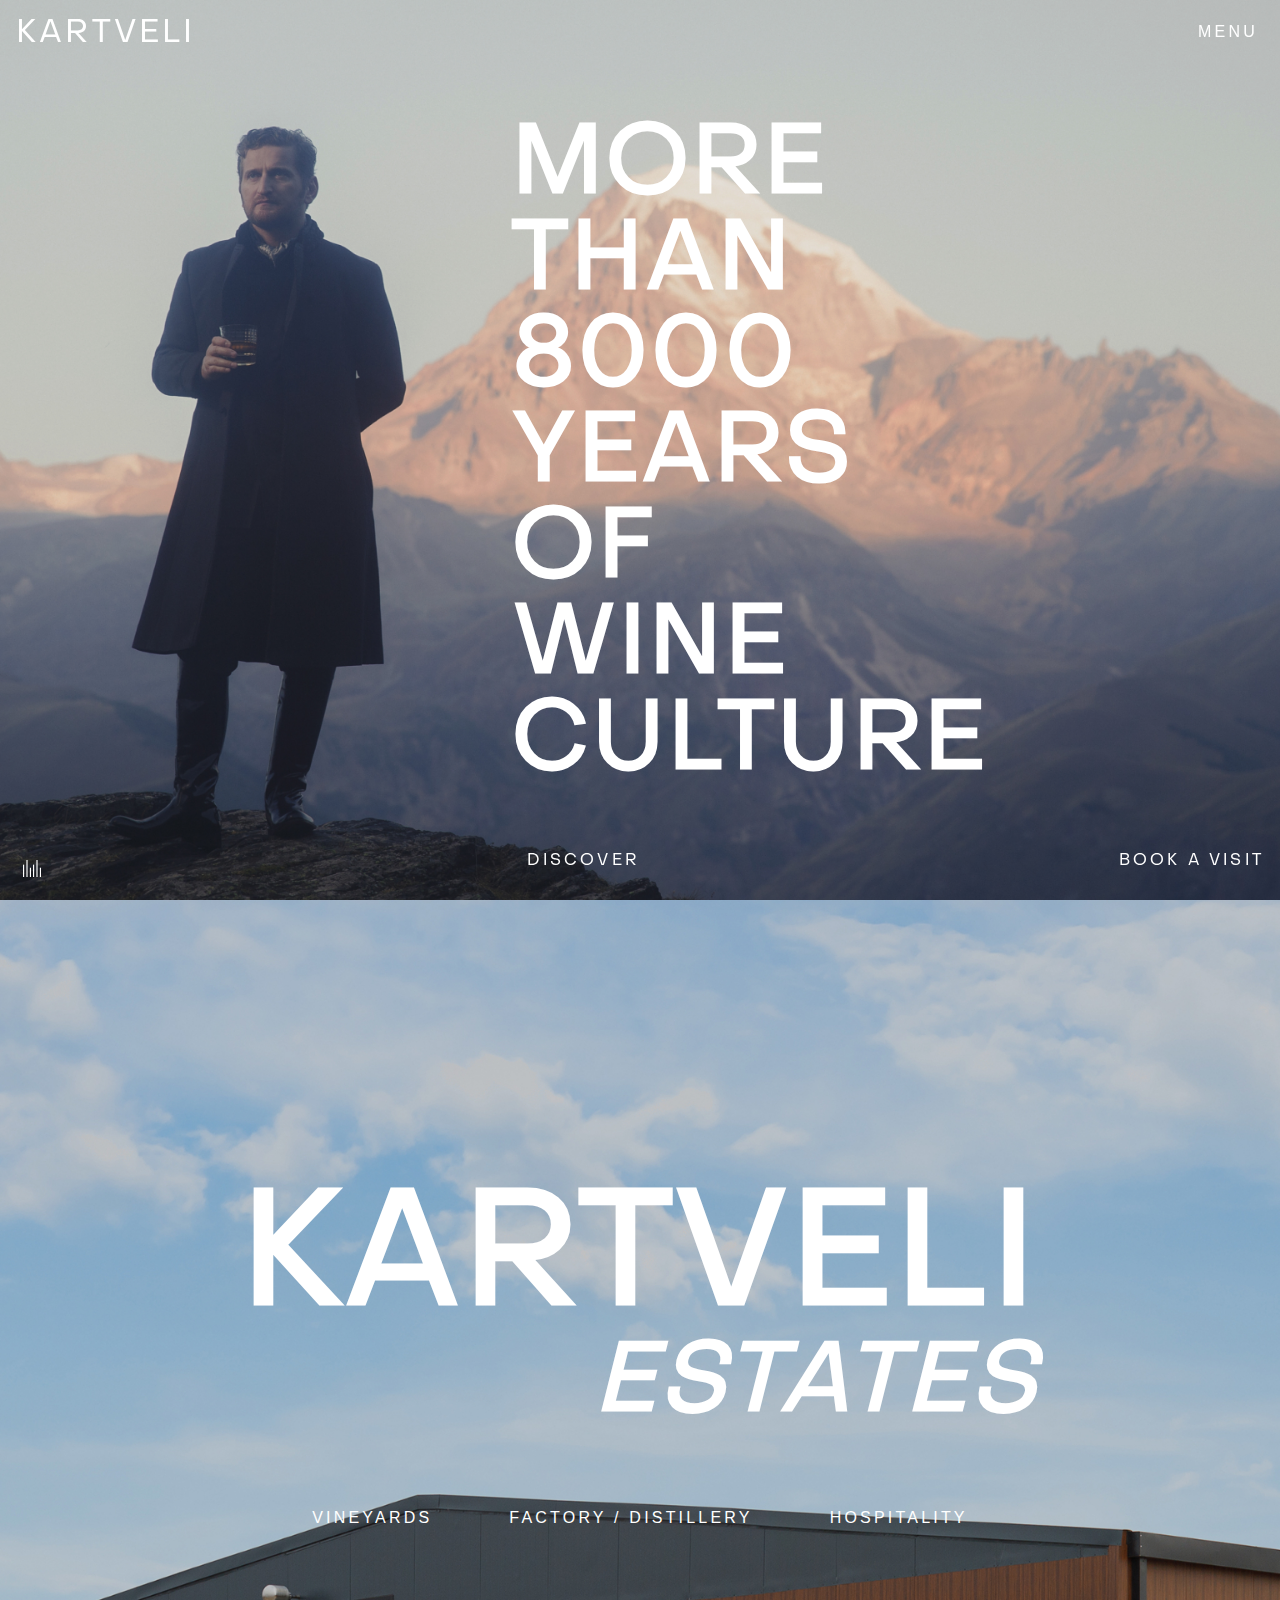
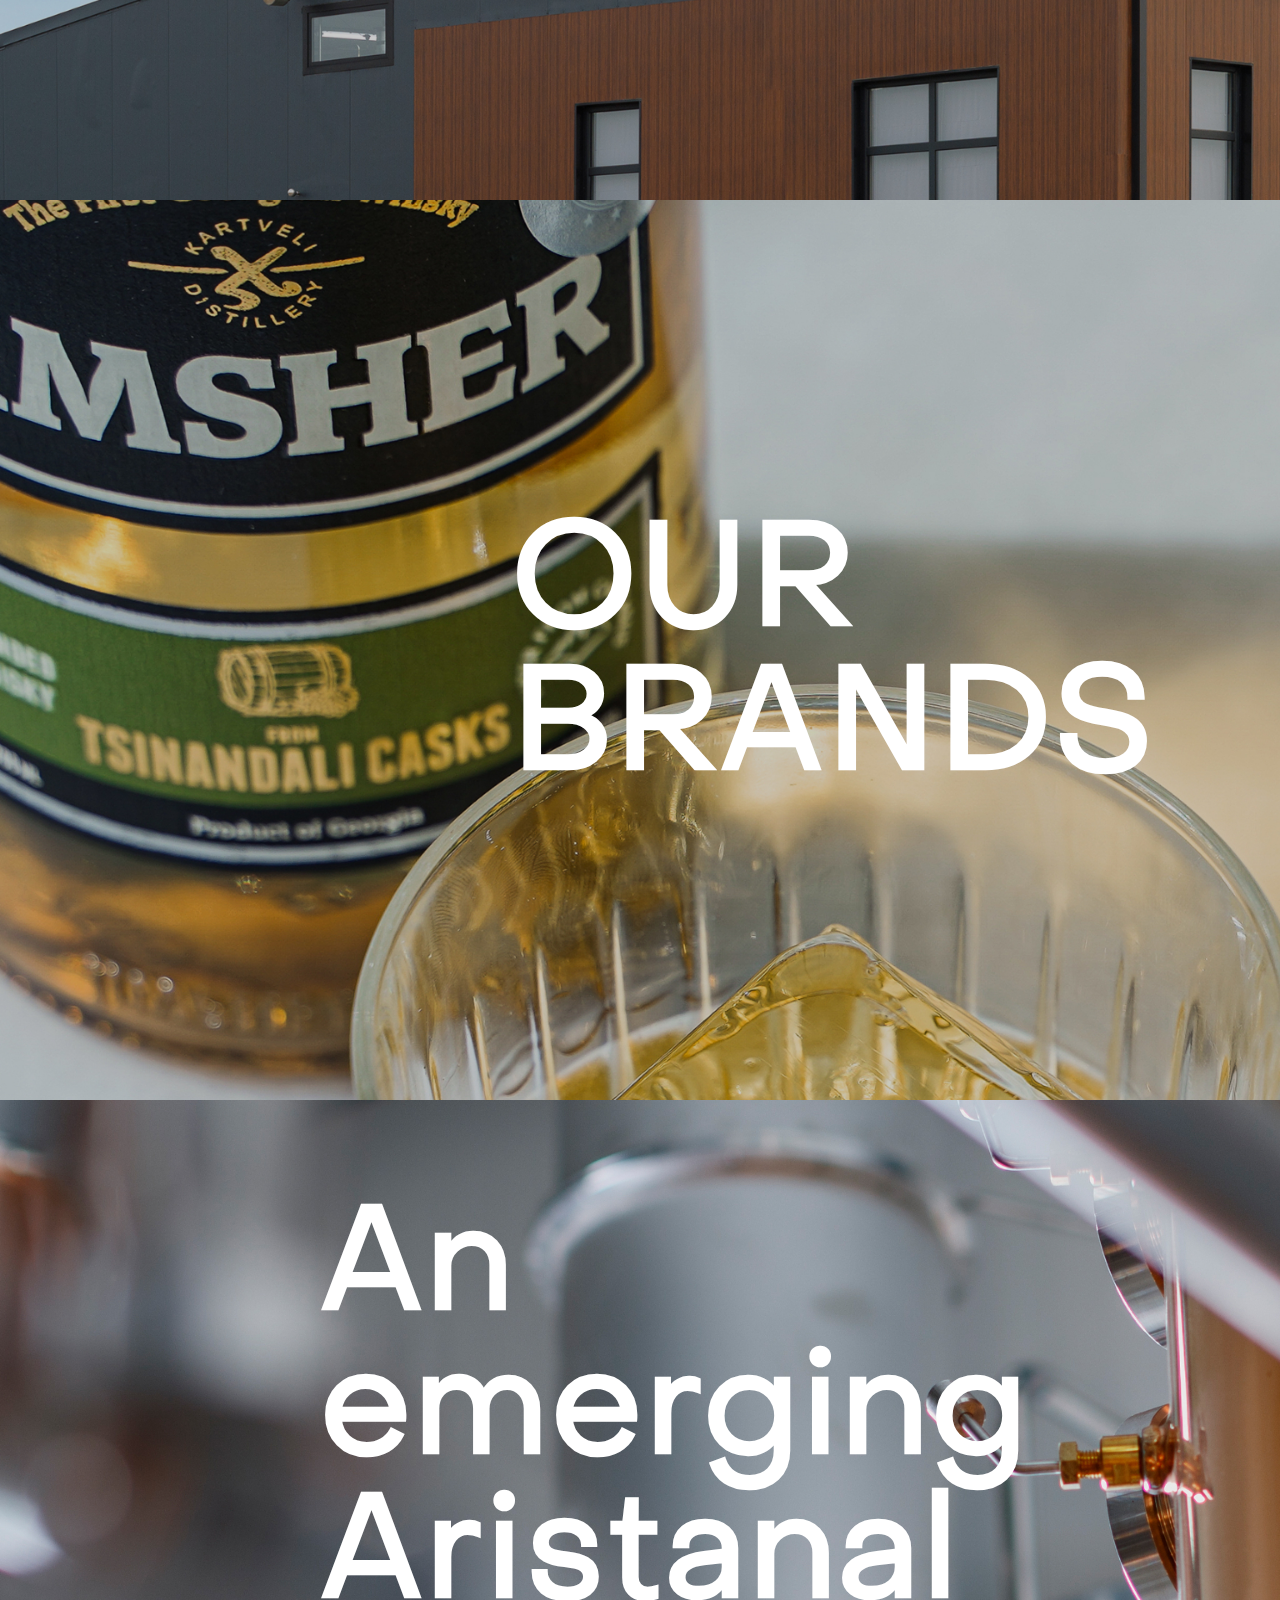
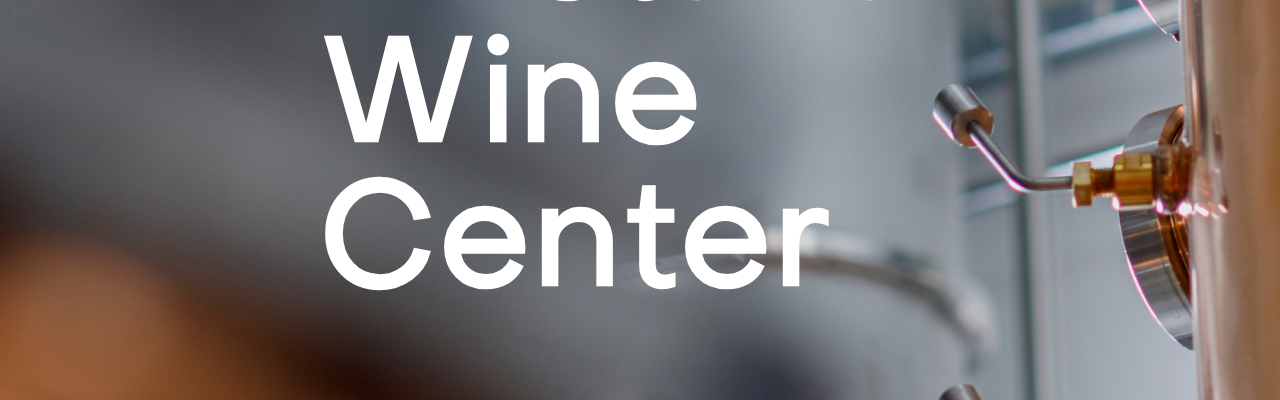
==== index.html @ 1bd64505 "Setup" ====
<!DOCTYPE html>
<html lang="en">
  <head>
    <meta charset="UTF-8" />
    <meta http-equiv="X-UA-Compatible" content="IE=edge" />
    <meta name="viewport" content="width=device-width, initial-scale=1.0" />
    <link rel="stylesheet" href="./css/main.css" />
    <title>Document</title>
  </head>
  <body>
    <header>
      <div class="line">
        <h1>KARTVELI</h1>
        <button id="nav">MENU</button>
      </div>
      <nav id="navbar">
        <ul>
          <li class="empty-li"></li>
          <li class="empty-li"></li>
          <li class="empty-li"></li>
          <li class="empty-li"></li>
          <li class="empty-li"></li>
          <li class="empty-li"></li>
          <li><a href="#">HOME</a></li>
          <li><a href="#">BLOG</a></li>
          <li><a href="#">HISTORY</a></li>
          <li><a href="#">STRATEGY</a></li>
          <li><a href="#">OUR BRANDS</a></li>
          <li><a href="#">ESTATE</a></li>
        </ul>
        <div class="flex space-between nav-bottom align-center">
          <div class="flex align-center">
            <img src="./assets/images/instagram.svg" />
            <img src="./assets/images/twitter.svg" />
            <img src="./assets/images/facebook.svg" />
            <a href="#" class="pl-2">CONTACT</a>
          </div>
          <div>
            <a href="#">EN</a>
            <a href="#">GE</a>
          </div>
        </div>
      </nav>
    </header>

    <section class="section-1">
      <p>More than 8000 Years of Wine Culture</p>
    </section>
    <section class="section-2">
      <div class="center-box">
        <p class="main-header">KARTVELI</p>
        <p class="italic-comment">Estates</p>
        <div class="flex space-evenly pt-5 mob-but">
          <button class="primary-button">VINEYARDS</button>
          <button class="primary-button">FACTORY / DISTILLERY</button>
          <button class="primary-button">HOSPITALITY</button>
        </div>
      </div>
    </section>

    <section class="section-3">
      <div class="center-box">
        <p class="main-header">OUR BRANDS</p>
      </div>
    </section>
    <section class="section-4">
      <div class="center-box">
        <p class="main-header">An emerging Aristanal Wine Center</p>
      </div>
    </section>
    <section class="sticky-bottom">
      <img src="./assets/images/sound.svg" />
      <p>DISCOVER</p>
      <p>BOOK A VISIT</p>
    </section>
  </body>
  <script
    src="https://cdnjs.cloudflare.com/ajax/libs/jquery/3.6.0/jquery.min.js"
    integrity="sha512-894YE6QWD5I59HgZOGReFYm4dnWc1Qt5NtvYSaNcOP+u1T9qYdvdihz0PPSiiqn/+/3e7Jo4EaG7TubfWGUrMQ=="
    crossorigin="anonymous"
    referrerpolicy="no-referrer"
  ></script>
  <script src="./js/index.js"></script>
</html>
---- css/main.css ----
/* http://meyerweb.com/eric/tools/css/reset/ 
   v2.0 | 20110126
   License: none (public domain)
*/
html,
body,
div,
span,
applet,
object,
iframe,
h1,
h2,
h3,
h4,
h5,
h6,
p,
blockquote,
pre,
a,
abbr,
acronym,
address,
big,
cite,
code,
del,
dfn,
em,
img,
ins,
kbd,
q,
s,
samp,
small,
strike,
strong,
sub,
sup,
tt,
var,
b,
u,
i,
center,
dl,
dt,
dd,
ol,
ul,
li,
fieldset,
form,
label,
legend,
table,
caption,
tbody,
tfoot,
thead,
tr,
th,
td,
article,
aside,
canvas,
details,
embed,
figure,
figcaption,
footer,
header,
hgroup,
menu,
nav,
output,
ruby,
section,
summary,
time,
mark,
audio,
video {
  margin: 0;
  padding: 0;
  border: 0;
  font-size: 100%;
  font: inherit;
  vertical-align: baseline;
}

/* HTML5 display-role reset for older browsers */
article,
aside,
details,
figcaption,
figure,
footer,
header,
hgroup,
menu,
nav,
section {
  display: block;
}

body {
  line-height: 1;
}

ol,
ul {
  list-style: none;
}

blockquote,
q {
  quotes: none;
}

blockquote:before, blockquote:after {
  content: "";
  content: none;
}

q:before, q:after {
  content: "";
  content: none;
}

table {
  border-collapse: collapse;
  border-spacing: 0;
}

@font-face {
  font-family: "Object Sans Heavy Slanted";
  src: url("../assets/fonts/PPObjectSans-HeavySlanted.otf");
}

@font-face {
  font-family: "Object Sans Slanted";
  src: url("../assets/fonts/PPObjectSans-Slanted.otf");
}

@font-face {
  font-family: "Object Sans";
  src: url("../assets/fonts/PPObjectSans-Regular.otf");
}

@font-face {
  font-family: "Object Sans Heavy";
  src: url("../assets/fonts/PPObjectSans-Heavy.otf");
}

* {
  -webkit-box-sizing: border-box;
          box-sizing: border-box;
  text-decoration: none;
  scroll-behavior: smooth;
}

::-webkit-scrollbar {
  width: 0;
  /* Remove scrollbar space */
  background: transparent;
  /* Optional: just make scrollbar invisible */
}

/* Optional: show position indicator in red */
::-webkit-scrollbar-thumb {
  background: #ff0000;
}

@media only screen and (max-width: 768px) {
  .empty-li {
    display: none;
  }
}

body {
  position: relative;
  font-family: "Object Sans";
  font-style: normal;
  font-weight: normal;
  letter-spacing: 0.2em;
  width: 100vw;
  overflow-x: hidden;
}

.fixed-position {
  position: fixed;
  width: 100vw;
  height: 100vh;
}

.flex {
  display: -webkit-box;
  display: -ms-flexbox;
  display: flex;
}

.space-evenly {
  -webkit-box-pack: space-evenly;
      -ms-flex-pack: space-evenly;
          justify-content: space-evenly;
}

.align-center {
  -webkit-box-align: center;
      -ms-flex-align: center;
          align-items: center;
}

.space-between {
  -webkit-box-pack: justify;
      -ms-flex-pack: justify;
          justify-content: space-between;
}

.pt-5 {
  padding-top: 5em;
}

.pl-2 {
  padding-left: 2em;
}

header {
  z-index: 5;
  position: fixed;
  top: 0;
  width: 100%;
}

header .line {
  position: absolute;
  width: 100%;
  padding: 1em;
  z-index: 5;
  display: -webkit-box;
  display: -ms-flexbox;
  display: flex;
  -webkit-box-pack: justify;
      -ms-flex-pack: justify;
          justify-content: space-between;
}

header .line h1 {
  font-size: 2em;
  color: #fff;
}

header button {
  font-size: 1em;
  letter-spacing: 0.2em;
  color: #fff;
  background: transparent;
  border: none;
  cursor: pointer;
}

header .close {
  z-index: 5;
}

header nav {
  display: none;
  padding: 0;
  margin: 0;
  position: fixed;
  height: 100vh;
  width: 100vw;
  background: #000;
  z-index: 4;
  position: relative;
}

@media only screen and (max-width: 768px) {
  header nav {
    height: -webkit-fill-available;
  }
}

header nav ul {
  -webkit-box-flex: 1;
      -ms-flex: 1;
          flex: 1;
  width: 100%;
  height: 100%;
  display: -ms-grid;
  display: grid;
  -ms-grid-columns: (1fr)[6];
      grid-template-columns: repeat(6, 1fr);
  -ms-grid-rows: 1fr 1fr;
      grid-template-rows: 1fr 1fr;
}

@media only screen and (max-width: 768px) {
  header nav ul {
    -ms-grid-columns: 1fr;
        grid-template-columns: 1fr;
    height: auto;
    -ms-flex-item-align: center;
        -ms-grid-row-align: center;
        align-self: center;
  }
}

header nav ul li {
  border-right: 1px solid rgba(255, 255, 255, 0.1);
  border-bottom: 1px solid rgba(255, 255, 255, 0.1);
  text-align: center;
  padding-top: 5em;
  font-size: 1.6em;
}

@media only screen and (max-width: 768px) {
  header nav ul li {
    border: none;
    text-align: left;
    padding-left: 1em;
    padding-top: 2em;
  }
}

header nav ul li a {
  color: rgba(255, 255, 255, 0.5);
  text-decoration: none;
}

header nav ul li a:hover {
  color: #fff;
}

header .nav-bottom {
  padding: 1em;
  position: absolute;
  bottom: 0;
  width: 100%;
}

header .nav-bottom a {
  font-size: 1em;
  letter-spacing: 0.2em;
  color: #fff;
  background: transparent;
  border: none;
}

.primary-button {
  font-size: 1em;
  letter-spacing: 0.2em;
  color: #fff;
  background: transparent;
  border: none;
  cursor: pointer;
}

.sticky-bottom {
  color: #fff;
  position: fixed;
  bottom: 0;
  width: 100%;
  display: -webkit-box;
  display: -ms-flexbox;
  display: flex;
  -webkit-box-pack: justify;
      -ms-flex-pack: justify;
          justify-content: space-between;
  padding: 1em;
  z-index: 1;
}

.loading {
  height: 100vh;
  background-color: #000;
  display: -webkit-box;
  display: -ms-flexbox;
  display: flex;
  -webkit-box-pack: center;
      -ms-flex-pack: center;
          justify-content: center;
  -webkit-box-align: center;
      -ms-flex-align: center;
          align-items: center;
}

.loading h1 {
  color: #fff;
  font-size: 2.5em;
  font-family: "Object Sans";
  font-style: normal;
  line-height: 2.5em;
  letter-spacing: 0.2em;
  font-weight: 200;
}

.section-1 {
  height: 100vh;
  width: 100vw;
  background-image: url("../assets/images/main-background.png");
  background-position: center;
  background-size: cover;
  display: -webkit-box;
  display: -ms-flexbox;
  display: flex;
  -webkit-box-align: center;
      -ms-flex-align: center;
          align-items: center;
  font-family: "Object Sans";
}

@media only screen and (max-width: 768px) {
  .section-1 {
    height: -webkit-fill-available;
    background-image: url("../assets/images/main-background-mobile.png");
  }
}

.section-1 p {
  width: 50vw;
  font-size: 6em;
  text-transform: uppercase;
  font-style: normal;
  font-weight: bold;
  color: #fff;
  padding-left: 40vw;
}

@media only screen and (max-width: 768px) {
  .section-1 p {
    width: 80%;
    padding-left: 0;
    font-size: 3em;
    margin: auto;
  }
}

.section-2 {
  height: 100vh;
  background-image: url("../assets/images/estates-background.png");
  background-position: center;
  background-size: cover;
  display: -webkit-box;
  display: -ms-flexbox;
  display: flex;
  -webkit-box-align: center;
      -ms-flex-align: center;
          align-items: center;
  -webkit-box-pack: center;
      -ms-flex-pack: center;
          justify-content: center;
  font-family: "Object Sans";
}

@media only screen and (max-width: 768px) {
  .section-2 {
    height: -webkit-fill-available;
    background-image: url("../assets/images/estates-background-mobile.png");
  }
}

.section-2 .center-box {
  -ms-flex-item-align: center;
      align-self: center;
  display: -webkit-box;
  display: -ms-flexbox;
  display: flex;
  -webkit-box-orient: vertical;
  -webkit-box-direction: normal;
      -ms-flex-direction: column;
          flex-direction: column;
}

.section-2 .center-box .main-header {
  font-size: 10em;
  text-transform: uppercase;
  font-style: normal;
  font-weight: bold;
  color: #fff;
}

@media only screen and (max-width: 768px) {
  .section-2 .center-box .main-header {
    font-size: 3em;
  }
}

.section-2 .center-box .italic-comment {
  font-size: 6em;
  text-transform: uppercase;
  font-style: italic;
  font-weight: bold;
  color: #fff;
  -ms-flex-item-align: end;
      align-self: flex-end;
}

@media only screen and (max-width: 768px) {
  .section-2 .center-box .italic-comment {
    font-size: 3em;
  }
}

@media only screen and (max-width: 768px) {
  .section-2 .center-box .mob-but {
    -webkit-box-orient: vertical;
    -webkit-box-direction: normal;
        -ms-flex-direction: column;
            flex-direction: column;
  }
  .section-2 .center-box .mob-but button {
    padding-top: 1em;
  }
}

.section-3 {
  height: 100vh;
  background-image: url("../assets/images/brands-background.png");
  background-position: center;
  background-size: cover;
  display: -webkit-box;
  display: -ms-flexbox;
  display: flex;
  -webkit-box-align: center;
      -ms-flex-align: center;
          align-items: center;
  -webkit-box-pack: center;
      -ms-flex-pack: center;
          justify-content: center;
  font-family: "Object Sans";
}

@media only screen and (max-width: 768px) {
  .section-3 {
    height: -webkit-fill-available;
    background-image: url("../assets/images/brands-background-mobile.png");
  }
}

.section-3 .center-box {
  -ms-flex-item-align: center;
      align-self: center;
  display: -webkit-box;
  display: -ms-flexbox;
  display: flex;
  -webkit-box-orient: vertical;
  -webkit-box-direction: normal;
      -ms-flex-direction: column;
          flex-direction: column;
  width: 20vw;
}

@media only screen and (max-width: 768px) {
  .section-3 .center-box {
    width: 80%;
  }
}

.section-3 .center-box .main-header {
  font-size: 9em;
  text-transform: uppercase;
  font-style: normal;
  font-weight: bold;
  color: #fff;
  word-spacing: 100vw;
}

@media only screen and (max-width: 768px) {
  .section-3 .center-box .main-header {
    font-size: 3em;
  }
}

.section-4 {
  height: 100vh;
  background-image: url("../assets/images/strategy-background.png");
  background-position: center;
  background-size: cover;
  display: -webkit-box;
  display: -ms-flexbox;
  display: flex;
  -webkit-box-align: center;
      -ms-flex-align: center;
          align-items: center;
  -webkit-box-pack: center;
      -ms-flex-pack: center;
          justify-content: center;
  font-family: "Object Sans";
}

@media only screen and (max-width: 768px) {
  .section-4 {
    height: -webkit-fill-available;
    background-image: url("../assets/images/strategy-background-mobile.png");
  }
}

.section-4 .center-box {
  -ms-flex-item-align: center;
      align-self: center;
  display: -webkit-box;
  display: -ms-flexbox;
  display: flex;
  -webkit-box-orient: vertical;
  -webkit-box-direction: normal;
      -ms-flex-direction: column;
          flex-direction: column;
  width: 50vw;
}

@media only screen and (max-width: 768px) {
  .section-4 .center-box {
    width: 80%;
  }
}

.section-4 .center-box .main-header {
  font-size: 9em;
  font-style: normal;
  font-weight: bold;
  color: #fff;
}

@media only screen and (max-width: 768px) {
  .section-4 .center-box .main-header {
    font-size: 3em;
  }
}
/*# sourceMappingURL=main.css.map */
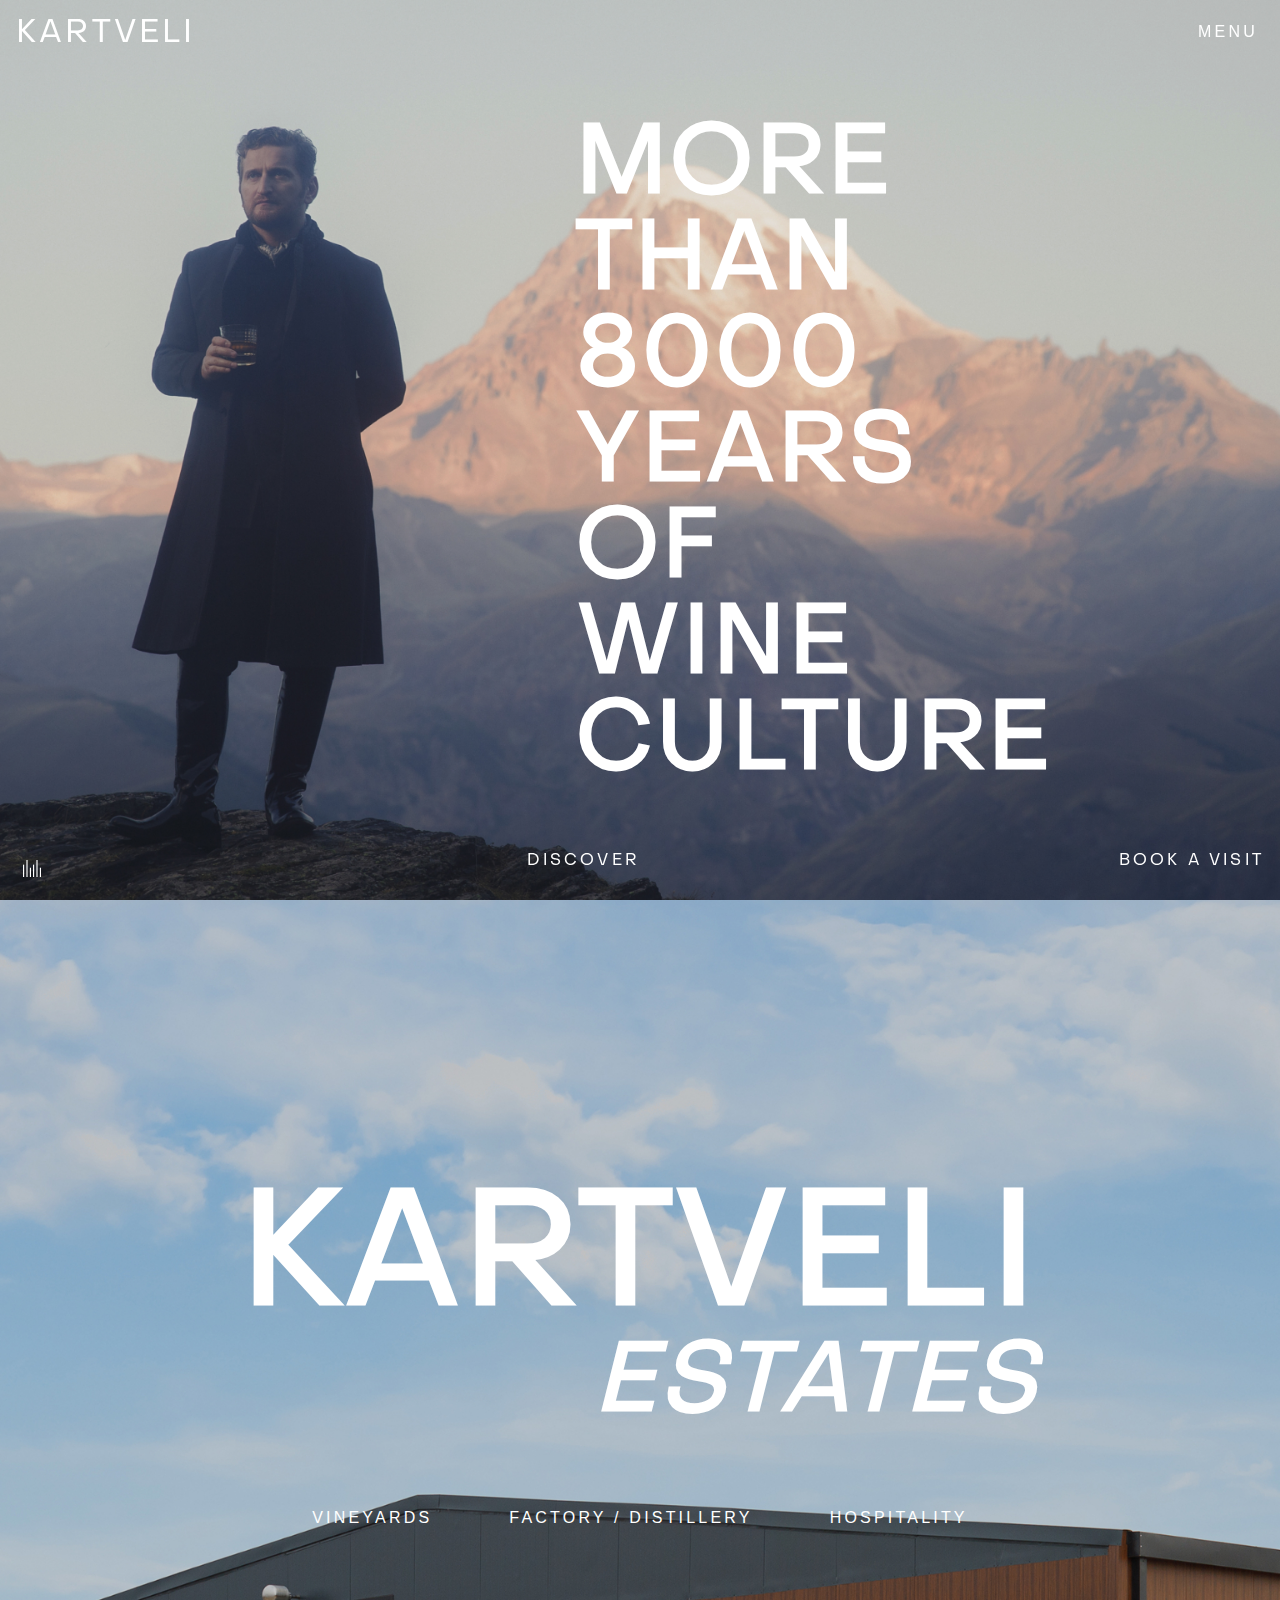
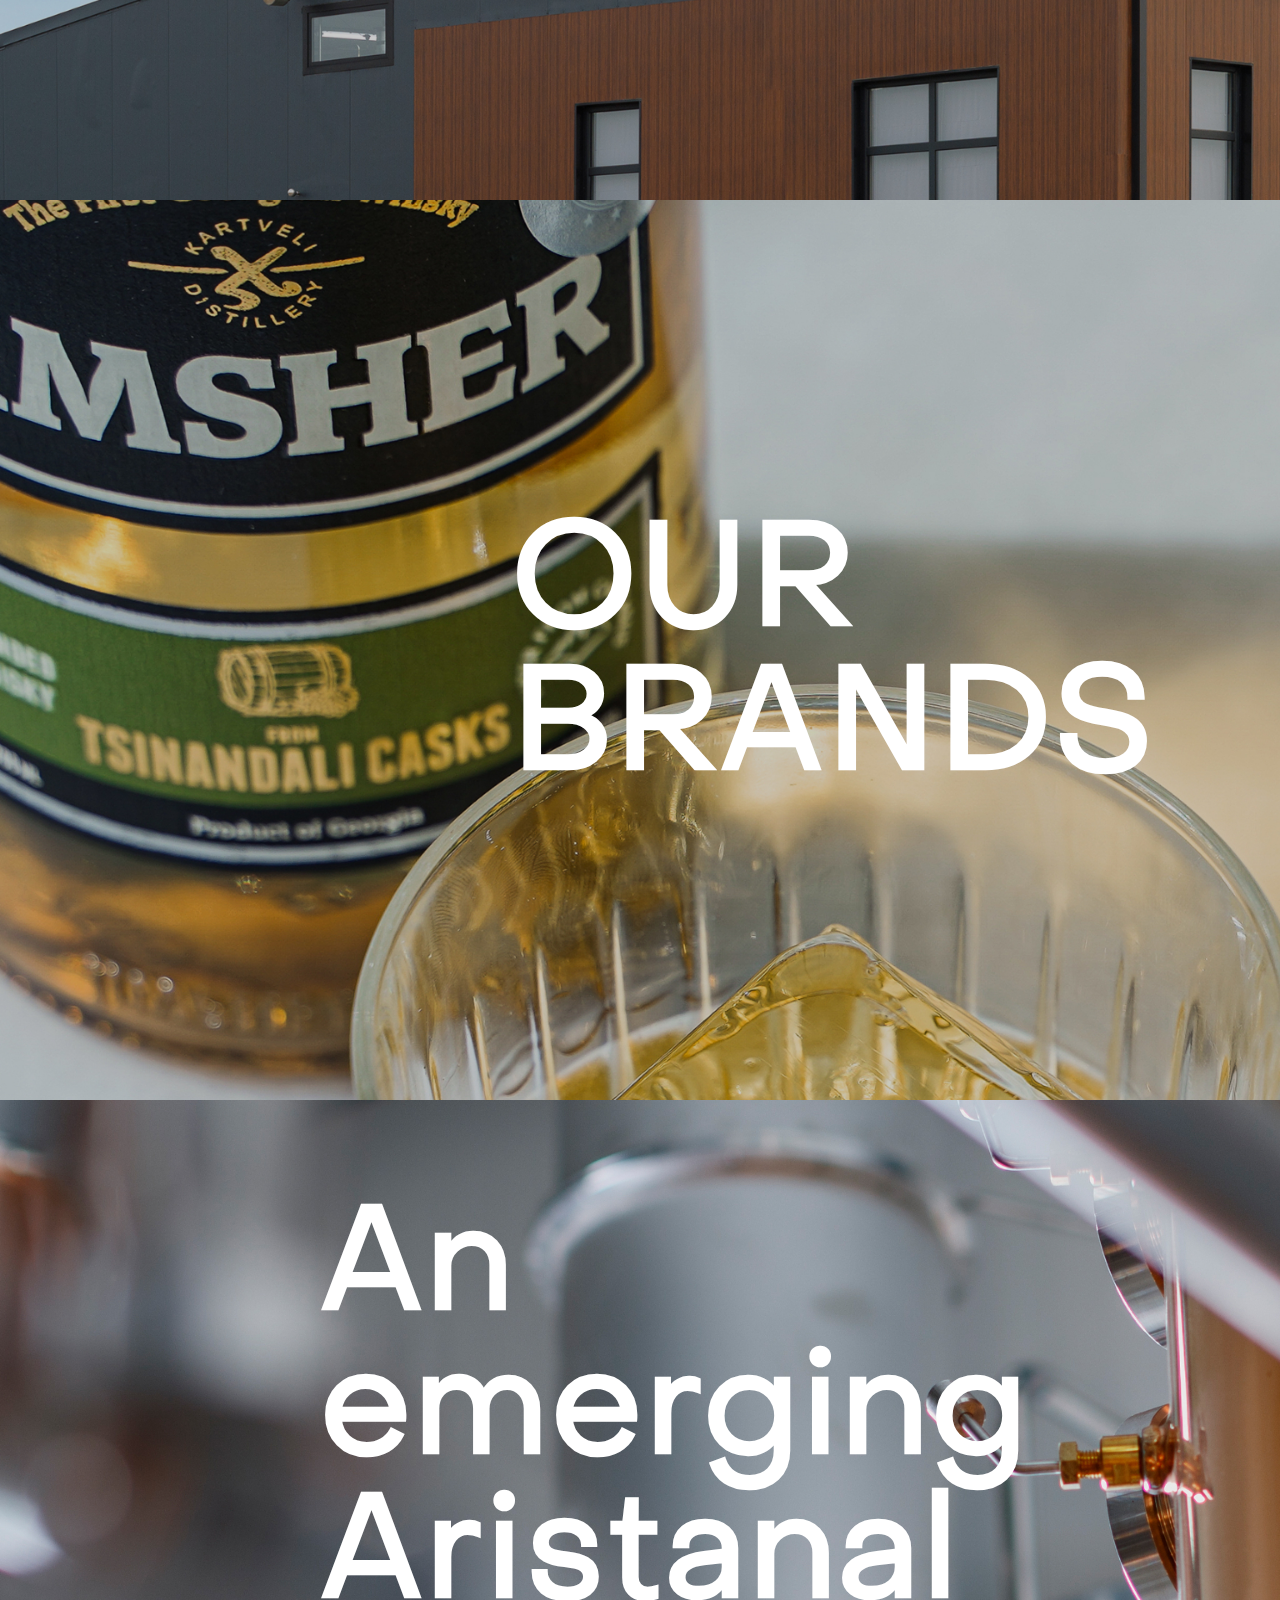
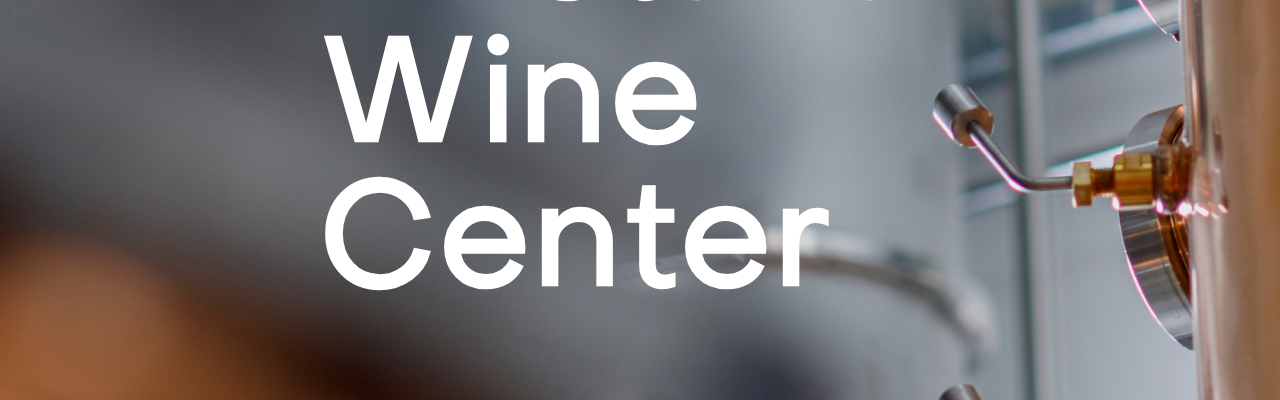
==== commit 9f3be557: "Added new container removed excess code" ====
--- a/index.html
+++ b/index.html
@@ -43,10 +43,10 @@
       </nav>
     </header>
 
-    <section class="section-1">
+    <section class="container section-1">
       <p>More than 8000 Years of Wine Culture</p>
     </section>
-    <section class="section-2">
+    <section class="container section-2">
       <div class="center-box">
         <p class="main-header">KARTVELI</p>
         <p class="italic-comment">Estates</p>
@@ -58,12 +58,12 @@
       </div>
     </section>
 
-    <section class="section-3">
+    <section class="container section-3">
       <div class="center-box">
         <p class="main-header">OUR BRANDS</p>
       </div>
     </section>
-    <section class="section-4">
+    <section class="container section-4">
       <div class="center-box">
         <p class="main-header">An emerging Aristanal Wine Center</p>
       </div>
--- a/css/main.css
+++ b/css/main.css
@@ -180,6 +180,28 @@
   }
 }
 
+.container {
+  height: 100vh;
+  width: 100vw;
+  background-position: center;
+  background-size: cover;
+  display: -webkit-box;
+  display: -ms-flexbox;
+  display: flex;
+  -webkit-box-align: center;
+      -ms-flex-align: center;
+          align-items: center;
+  -webkit-box-pack: center;
+      -ms-flex-pack: center;
+          justify-content: center;
+}
+
+@media only screen and (max-width: 768px) {
+  .container {
+    height: -webkit-fill-available;
+  }
+}
+
 body {
   position: relative;
   font-family: "Object Sans";
@@ -399,23 +421,11 @@
 }
 
 .section-1 {
-  height: 100vh;
-  width: 100vw;
   background-image: url("../assets/images/main-background.png");
-  background-position: center;
-  background-size: cover;
-  display: -webkit-box;
-  display: -ms-flexbox;
-  display: flex;
-  -webkit-box-align: center;
-      -ms-flex-align: center;
-          align-items: center;
-  font-family: "Object Sans";
 }
 
 @media only screen and (max-width: 768px) {
   .section-1 {
-    height: -webkit-fill-available;
     background-image: url("../assets/images/main-background-mobile.png");
   }
 }
@@ -427,7 +437,7 @@
   font-style: normal;
   font-weight: bold;
   color: #fff;
-  padding-left: 40vw;
+  padding-left: 20%;
 }
 
 @media only screen and (max-width: 768px) {
@@ -440,25 +450,11 @@
 }
 
 .section-2 {
-  height: 100vh;
   background-image: url("../assets/images/estates-background.png");
-  background-position: center;
-  background-size: cover;
-  display: -webkit-box;
-  display: -ms-flexbox;
-  display: flex;
-  -webkit-box-align: center;
-      -ms-flex-align: center;
-          align-items: center;
-  -webkit-box-pack: center;
-      -ms-flex-pack: center;
-          justify-content: center;
-  font-family: "Object Sans";
 }
 
 @media only screen and (max-width: 768px) {
   .section-2 {
-    height: -webkit-fill-available;
     background-image: url("../assets/images/estates-background-mobile.png");
   }
 }
@@ -518,25 +514,11 @@
 }
 
 .section-3 {
-  height: 100vh;
   background-image: url("../assets/images/brands-background.png");
-  background-position: center;
-  background-size: cover;
-  display: -webkit-box;
-  display: -ms-flexbox;
-  display: flex;
-  -webkit-box-align: center;
-      -ms-flex-align: center;
-          align-items: center;
-  -webkit-box-pack: center;
-      -ms-flex-pack: center;
-          justify-content: center;
-  font-family: "Object Sans";
 }
 
 @media only screen and (max-width: 768px) {
   .section-3 {
-    height: -webkit-fill-available;
     background-image: url("../assets/images/brands-background-mobile.png");
   }
 }
@@ -576,25 +558,11 @@
 }
 
 .section-4 {
-  height: 100vh;
   background-image: url("../assets/images/strategy-background.png");
-  background-position: center;
-  background-size: cover;
-  display: -webkit-box;
-  display: -ms-flexbox;
-  display: flex;
-  -webkit-box-align: center;
-      -ms-flex-align: center;
-          align-items: center;
-  -webkit-box-pack: center;
-      -ms-flex-pack: center;
-          justify-content: center;
-  font-family: "Object Sans";
 }
 
 @media only screen and (max-width: 768px) {
   .section-4 {
-    height: -webkit-fill-available;
     background-image: url("../assets/images/strategy-background-mobile.png");
   }
 }
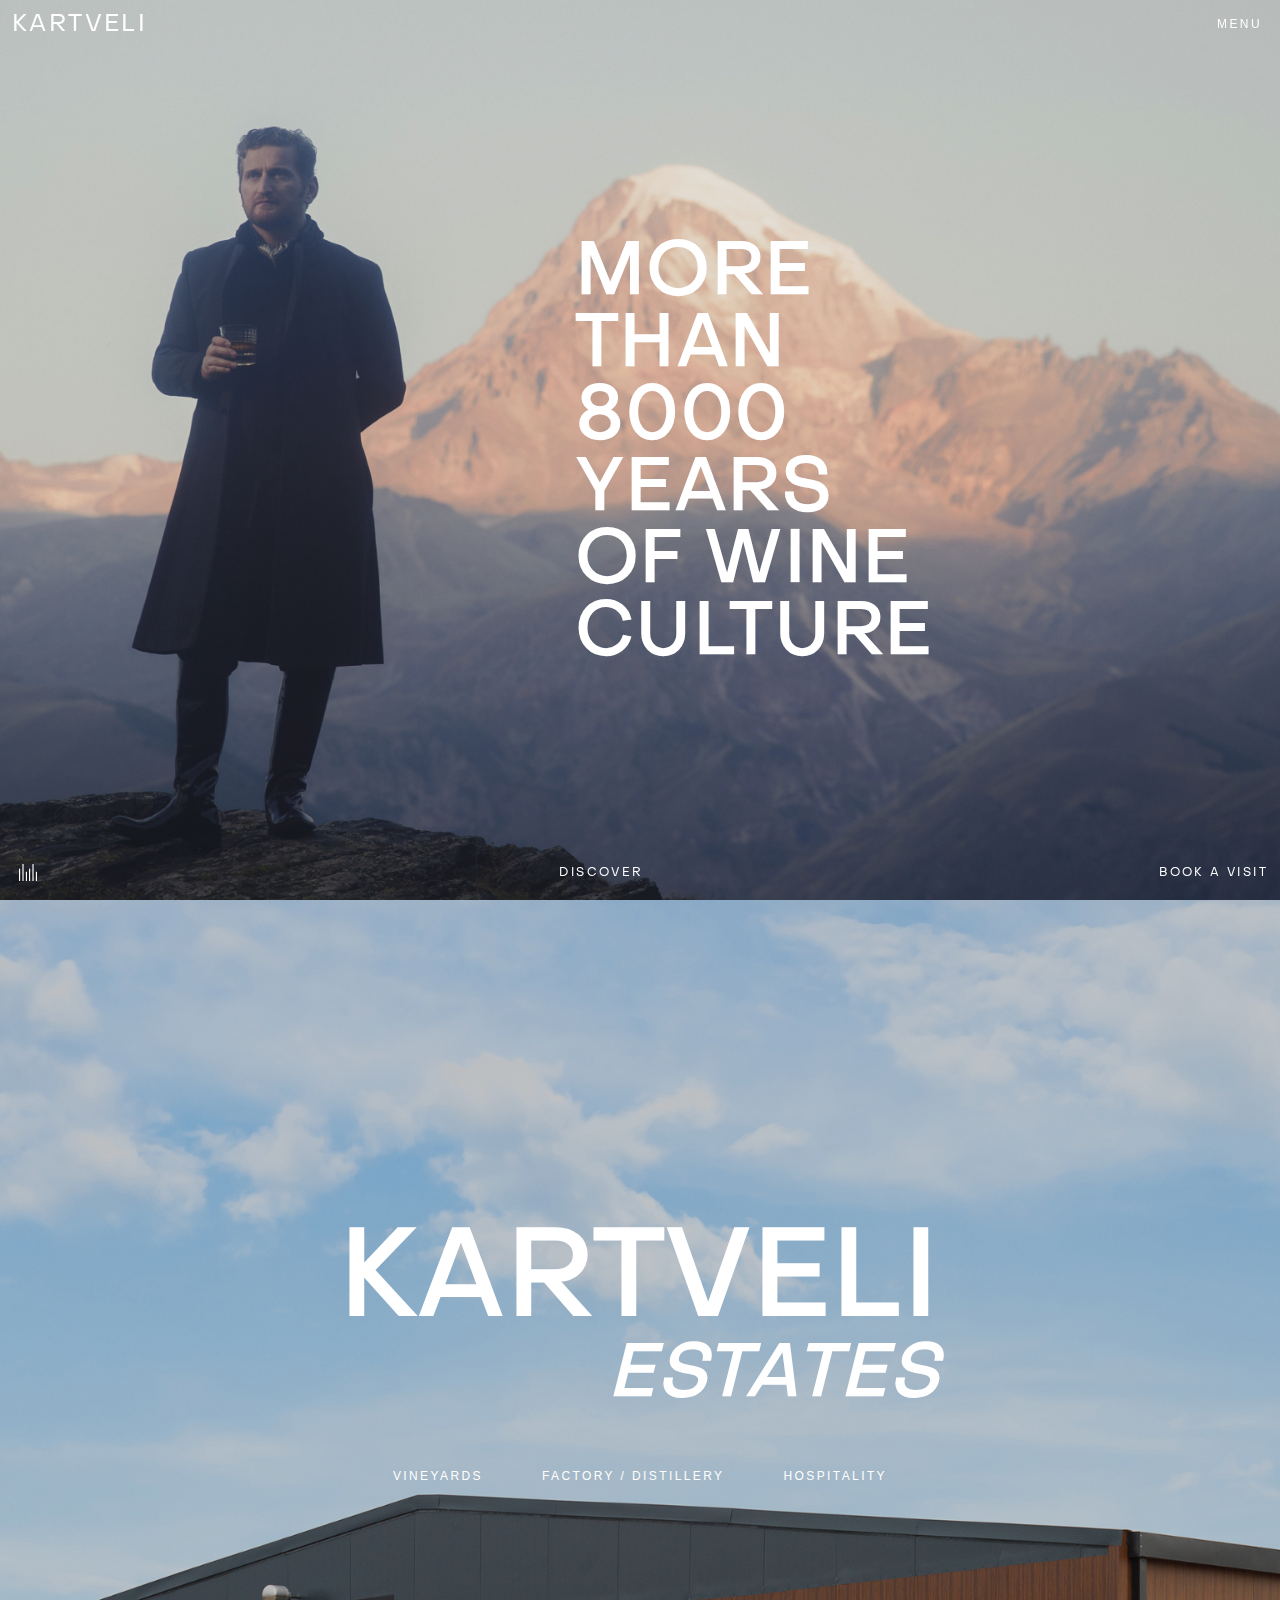
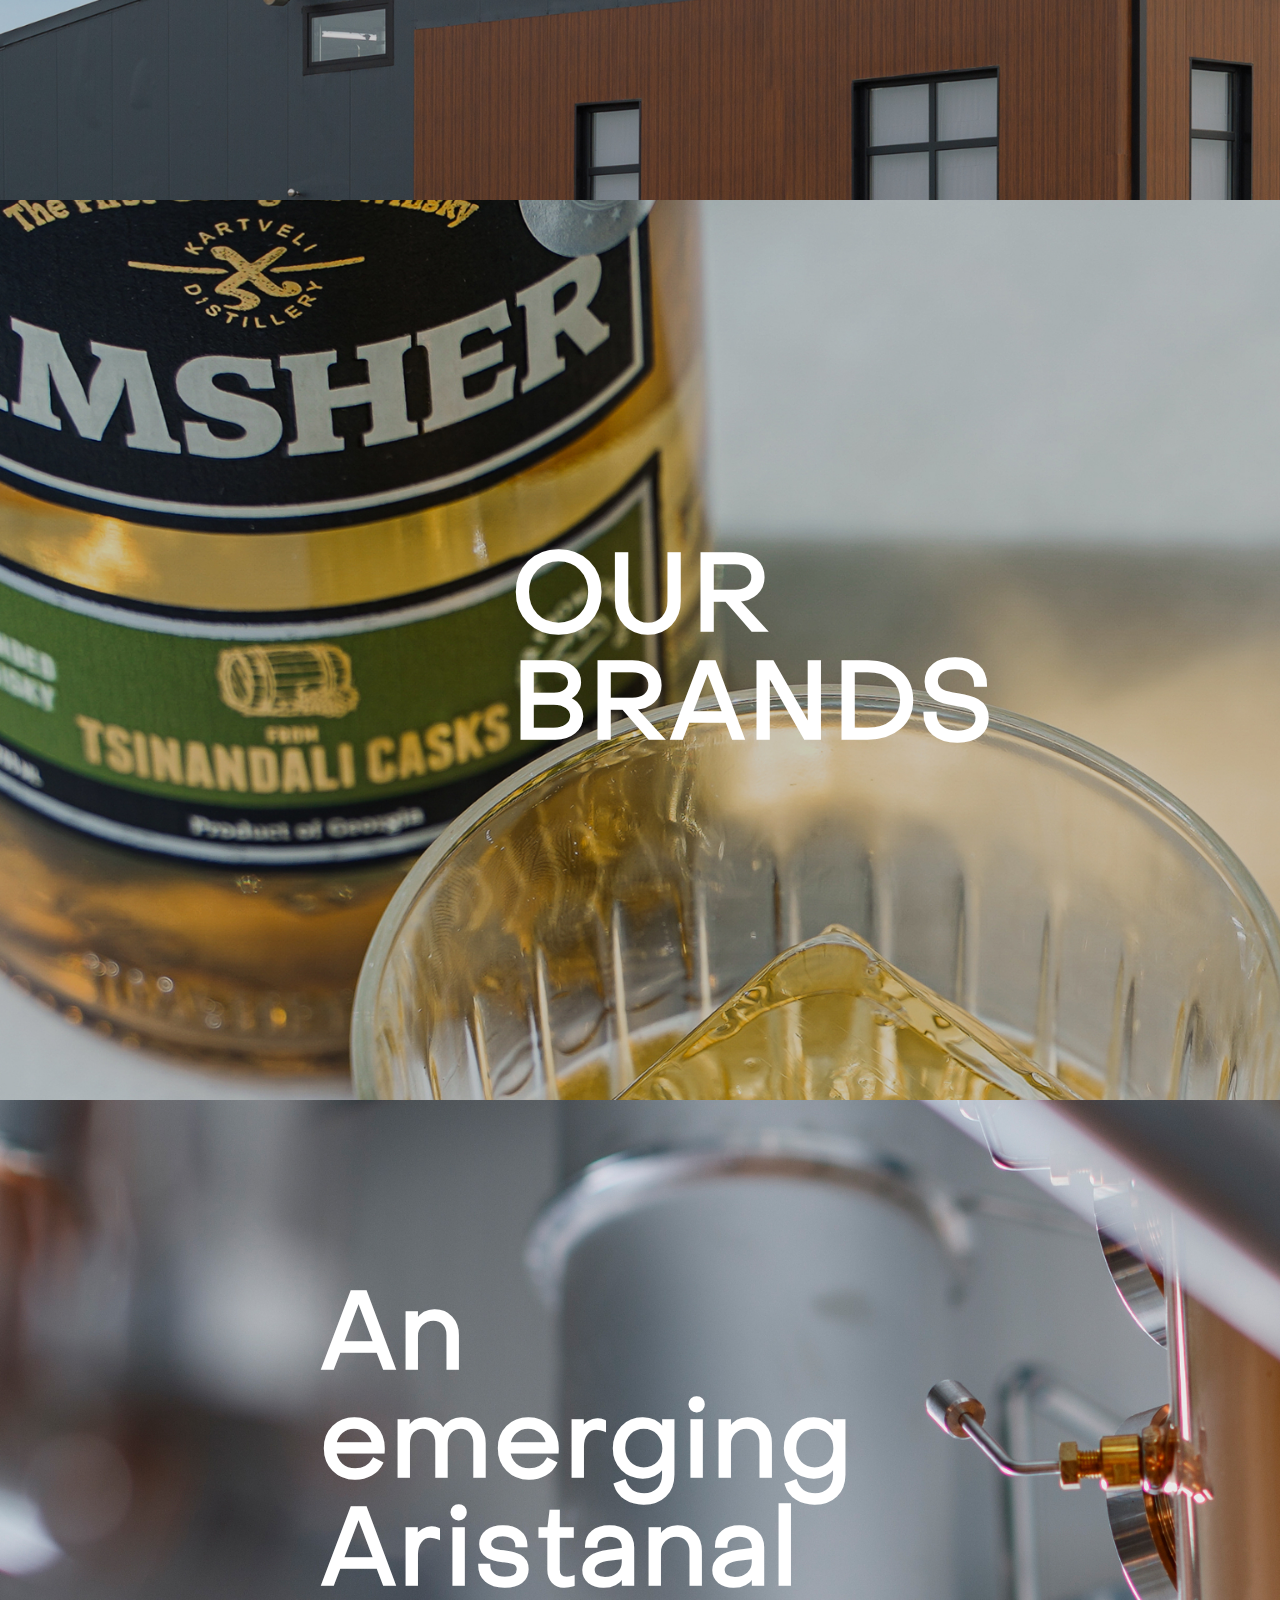
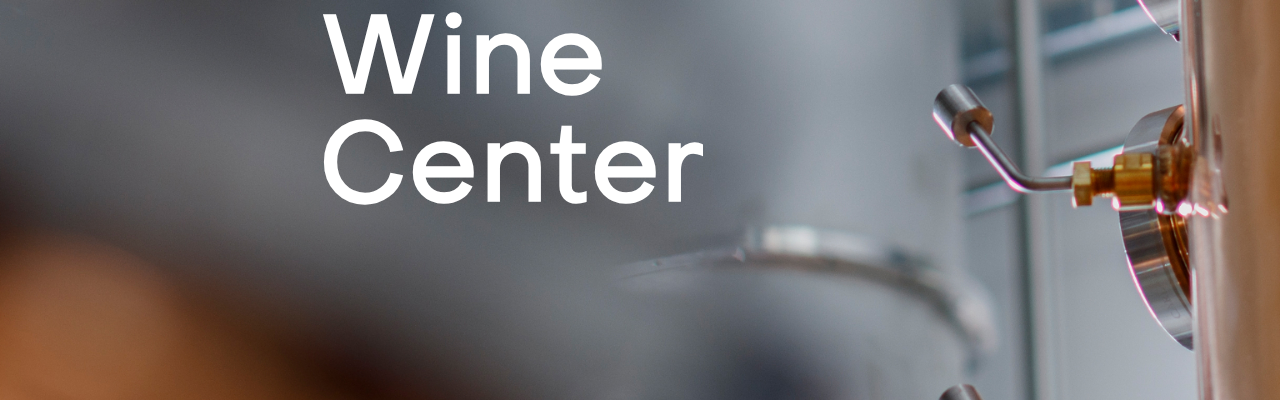
==== commit e22de86e: "History page" ====
--- a/index.html
+++ b/index.html
@@ -10,7 +10,7 @@
   <body>
     <header>
       <div class="line">
-        <h1>KARTVELI</h1>
+        <a href="index.html"> <h1>KARTVELI</h1></a>
         <button id="nav">MENU</button>
       </div>
       <nav id="navbar">
@@ -21,19 +21,19 @@
           <li class="empty-li"></li>
           <li class="empty-li"></li>
           <li class="empty-li"></li>
-          <li><a href="#">HOME</a></li>
-          <li><a href="#">BLOG</a></li>
-          <li><a href="#">HISTORY</a></li>
-          <li><a href="#">STRATEGY</a></li>
-          <li><a href="#">OUR BRANDS</a></li>
-          <li><a href="#">ESTATE</a></li>
+          <li><a href="index.html">HOME</a></li>
+          <li><a href="blog.html">BLOG</a></li>
+          <li><a href="history.html">HISTORY</a></li>
+          <li><a href="strategy.html">STRATEGY</a></li>
+          <li><a href="brands.html">OUR BRANDS</a></li>
+          <li><a href="estate.html">ESTATE</a></li>
         </ul>
         <div class="flex space-between nav-bottom align-center">
           <div class="flex align-center">
             <img src="./assets/images/instagram.svg" />
             <img src="./assets/images/twitter.svg" />
             <img src="./assets/images/facebook.svg" />
-            <a href="#" class="pl-2">CONTACT</a>
+            <a href="contact.html" class="pl-2">CONTACT</a>
           </div>
           <div>
             <a href="#">EN</a>
@@ -68,7 +68,7 @@
         <p class="main-header">An emerging Aristanal Wine Center</p>
       </div>
     </section>
-    <section class="sticky-bottom">
+    <section class="sticky-bottom flex align-center">
       <img src="./assets/images/sound.svg" />
       <p>DISCOVER</p>
       <p>BOOK A VISIT</p>
--- a/css/main.css
+++ b/css/main.css
@@ -202,6 +202,72 @@
   }
 }
 
+.quarter-container {
+  height: 30vh;
+  width: 100%;
+  background-position: center;
+  background-size: cover;
+  display: -webkit-box;
+  display: -ms-flexbox;
+  display: flex;
+  -webkit-box-align: center;
+      -ms-flex-align: center;
+          align-items: center;
+  -webkit-box-pack: center;
+      -ms-flex-pack: center;
+          justify-content: center;
+}
+
+@media only screen and (max-width: 768px) {
+  .quarter-container {
+    height: -webkit-fill-available;
+  }
+}
+
+.half-container {
+  height: 70vh;
+  width: 100%;
+  background-position: center;
+  background-size: cover;
+  display: -webkit-box;
+  display: -ms-flexbox;
+  display: flex;
+  -webkit-box-align: center;
+      -ms-flex-align: center;
+          align-items: center;
+  -webkit-box-pack: center;
+      -ms-flex-pack: center;
+          justify-content: center;
+}
+
+@media only screen and (max-width: 768px) {
+  .half-container {
+    height: -webkit-fill-available;
+  }
+}
+
+.double-container {
+  height: 150vh;
+  width: 100%;
+  background-position: center;
+  background-size: cover;
+  display: -webkit-box;
+  display: -ms-flexbox;
+  display: flex;
+  -webkit-box-align: center;
+      -ms-flex-align: center;
+          align-items: center;
+  -webkit-box-pack: center;
+      -ms-flex-pack: center;
+          justify-content: center;
+}
+
+@media only screen and (max-width: 768px) {
+  .double-container {
+    height: -webkit-fill-available;
+  }
+}
+
 body {
   position: relative;
   font-family: "Object Sans";
@@ -212,16 +278,41 @@
   overflow-x: hidden;
 }
 
+@media only screen and (max-width: 1366px) {
+  body {
+    font-size: 12px;
+  }
+}
+
 .fixed-position {
   position: fixed;
   width: 100vw;
   height: 100vh;
 }
 
+.fixed-position header .line {
+  background-color: transparent !important;
+}
+
+.fixed-position header .line h1 {
+  color: #fff !important;
+}
+
+.fixed-position header .line button {
+  color: #fff;
+}
+
 .flex {
   display: -webkit-box;
   display: -ms-flexbox;
   display: flex;
+}
+
+.column {
+  -webkit-box-orient: vertical;
+  -webkit-box-direction: normal;
+      -ms-flex-direction: column;
+          flex-direction: column;
 }
 
 .space-evenly {
@@ -255,6 +346,18 @@
   position: fixed;
   top: 0;
   width: 100%;
+}
+
+header.black .line {
+  background-color: #fff;
+}
+
+header.black .line h1 {
+  color: #000;
+}
+
+header.black button {
+  color: #000;
 }
 
 header .line {
@@ -598,4 +701,674 @@
     font-size: 3em;
   }
 }
+
+.brands {
+  display: -ms-grid;
+  display: grid;
+  -ms-grid-columns: (1fr)[3];
+      grid-template-columns: repeat(3, 1fr);
+  grid-gap: 1em;
+  padding: 6em 2em;
+}
+
+@media only screen and (max-width: 768px) {
+  .brands {
+    -ms-grid-columns: 1fr;
+        grid-template-columns: 1fr;
+  }
+}
+
+.brands .brand-container {
+  position: relative;
+}
+
+.brands .brand-container .hover-effect {
+  -webkit-transition: 0.5s ease;
+  transition: 0.5s ease;
+  opacity: 0;
+  position: absolute;
+  top: 50%;
+  left: 50%;
+  -webkit-transform: translate(-50%, -50%);
+          transform: translate(-50%, -50%);
+  -ms-transform: translate(-50%, -50%);
+  text-align: center;
+}
+
+.brands .brand-container:hover img {
+  opacity: 0.3;
+}
+
+.brands .brand-container:hover .hover-effect {
+  opacity: 1;
+}
+
+.brands .text {
+  background-color: #141414;
+  color: #fff;
+  padding: 1em 2em;
+  cursor: pointer;
+}
+
+.brands a img {
+  width: 100%;
+  -webkit-transition: 0.5s ease;
+  transition: 0.5s ease;
+  -webkit-backface-visibility: hidden;
+          backface-visibility: hidden;
+}
+
+.jimsher-1 {
+  background-color: #141414;
+  background-image: url("../assets/images/jimsher/1.png");
+  position: relative;
+}
+
+.jimsher-1 .nav-secondary {
+  display: -webkit-box;
+  display: -ms-flexbox;
+  display: flex;
+  position: fixed;
+  width: 55%;
+  -webkit-box-pack: justify;
+      -ms-flex-pack: justify;
+          justify-content: space-between;
+  padding: 2em 0;
+  top: 0;
+  z-index: 6;
+}
+
+.jimsher-1 .nav-secondary a {
+  color: rgba(255, 255, 255, 0.5);
+}
+
+.jimsher-1 .nav-secondary a:hover {
+  color: #fff;
+}
+
+.jimsher-1 h1 {
+  font-size: 9em;
+  position: absolute;
+  left: 2rem;
+  bottom: 2rem;
+  color: #fff;
+  letter-spacing: 0.2em;
+}
+
+.jimsher-2 {
+  background-color: #141414;
+  display: -ms-grid;
+  display: grid;
+  -ms-grid-columns: 1fr 1fr;
+      grid-template-columns: 1fr 1fr;
+}
+
+.jimsher-2 .text {
+  width: 60%;
+  color: #fff;
+  text-transform: uppercase;
+}
+
+.jimsher-3 {
+  display: -ms-grid;
+  display: grid;
+  -ms-grid-columns: 1fr 1fr;
+      grid-template-columns: 1fr 1fr;
+}
+
+.jimsher-3 .left {
+  height: 100%;
+  background-image: url("../assets/images/jimsher/2.png");
+}
+
+.jimsher-3 .right {
+  height: 100%;
+  background-image: url("../assets/images/jimsher/3.png");
+}
+
+.jimsher-4 {
+  background-color: #141414;
+}
+
+.jimsher-4 p {
+  font-size: 6em;
+  text-transform: uppercase;
+  width: 50%;
+  color: #fff;
+}
+
+.jimsher-5 {
+  display: -ms-grid;
+  display: grid;
+  -ms-grid-columns: 1fr 1fr;
+      grid-template-columns: 1fr 1fr;
+  background-color: #141414;
+}
+
+.jimsher-5 .left {
+  font-size: 1.5em;
+  text-transform: uppercase;
+  width: 50%;
+  color: #fff;
+  margin: auto;
+}
+
+.jimsher-5 .right img {
+  width: 70%;
+}
+
+.jimsher-6 {
+  background-color: #141414;
+  background-image: url("../assets/images/jimsher/5.png");
+}
+
+.jimsher-7 {
+  background-color: #141414;
+  display: -webkit-box;
+  display: -ms-flexbox;
+  display: flex;
+  -webkit-box-align: end;
+      -ms-flex-align: end;
+          align-items: flex-end;
+}
+
+.jimsher-7 .center-text {
+  position: relative;
+  display: -webkit-box;
+  display: -ms-flexbox;
+  display: flex;
+  -webkit-box-pack: center;
+      -ms-flex-pack: center;
+          justify-content: center;
+  -webkit-box-align: end;
+      -ms-flex-align: end;
+          align-items: flex-end;
+  width: 60%;
+}
+
+.jimsher-7 .center-text img {
+  -ms-flex-item-align: end;
+      align-self: flex-end;
+  width: 100%;
+}
+
+.jimsher-7 .center-text .big {
+  width: 50%;
+  position: absolute;
+  top: -2em;
+  left: -3em;
+  font-size: 6em;
+  color: #fff;
+  text-transform: uppercase;
+}
+
+.jimsher-7 .center-text .small {
+  width: 22em;
+  position: absolute;
+  bottom: 2em;
+  right: 2em;
+  font-size: 1em;
+  color: #fff;
+  text-transform: uppercase;
+}
+
+.jimsher-8 {
+  display: -ms-grid;
+  display: grid;
+  -ms-grid-columns: 1fr 1fr;
+      grid-template-columns: 1fr 1fr;
+  background-color: #141414;
+}
+
+.jimsher-8 .left {
+  -ms-flex-item-align: center;
+      -ms-grid-row-align: center;
+      align-self: center;
+}
+
+.jimsher-8 .left p {
+  font-size: 6em;
+  text-transform: uppercase;
+  width: 100%;
+  color: #fff;
+  margin: auto;
+  text-align: right;
+}
+
+.jimsher-8 .right {
+  -ms-flex-item-align: end;
+      align-self: flex-end;
+  padding-bottom: 2em;
+}
+
+.jimsher-8 .right p {
+  font-size: 1.5em;
+  text-transform: uppercase;
+  width: 50%;
+  color: #fff;
+  margin: auto;
+}
+
+.jimsher-9 {
+  background-color: #141414;
+  background-image: url("../assets/images/jimsher/7.png");
+}
+
+.jimsher-10 {
+  display: -ms-grid;
+  display: grid;
+  -ms-grid-columns: 1fr 1fr;
+      grid-template-columns: 1fr 1fr;
+  background-color: #141414;
+}
+
+.jimsher-10 .right p {
+  font-size: 6em;
+  text-transform: uppercase;
+  width: 70%;
+  color: #fff;
+  margin: auto;
+}
+
+.jimsher-11 {
+  display: -ms-grid;
+  display: grid;
+  -ms-grid-columns: 7fr 3fr;
+      grid-template-columns: 7fr 3fr;
+  background-color: #141414;
+  overflow: hidden;
+}
+
+.jimsher-11 .left {
+  position: relative;
+}
+
+.jimsher-11 .left img {
+  width: 100%;
+  -o-object-fit: contain;
+     object-fit: contain;
+}
+
+.jimsher-11 .left p {
+  font-size: 1.5em;
+  color: #fff;
+  text-transform: uppercase;
+  position: absolute;
+  top: 50%;
+  -webkit-transform: translateY(-50%);
+          transform: translateY(-50%);
+  left: 90%;
+  width: 30%;
+}
+
+.blog-header {
+  display: -webkit-box;
+  display: -ms-flexbox;
+  display: flex;
+  -webkit-box-orient: vertical;
+  -webkit-box-direction: normal;
+      -ms-flex-direction: column;
+          flex-direction: column;
+  position: relative;
+}
+
+.blog-header h1 {
+  font-size: 3em;
+  padding-bottom: 0.5em;
+}
+
+.blog-header h2 {
+  text-transform: uppercase;
+  padding-top: 2em;
+}
+
+.blog-header .blog-circle {
+  right: 4em;
+  position: absolute;
+}
+
+.blog {
+  display: -ms-grid;
+  display: grid;
+  -ms-grid-columns: 1fr 2fr;
+      grid-template-columns: 1fr 2fr;
+  -webkit-box-align: start;
+      -ms-flex-align: start;
+          align-items: flex-start;
+}
+
+.blog ul {
+  padding-left: 2em;
+}
+
+.blog ul li {
+  padding-bottom: 2em;
+}
+
+.blog ul li a {
+  color: #000;
+  -webkit-transition: 300ms all ease;
+  transition: 300ms all ease;
+}
+
+.blog ul li a:hover {
+  color: #ff0e0d;
+}
+
+.blog ul li.active {
+  font-family: "Object Sans Heavy";
+}
+
+.blog .blogs-container {
+  height: 100%;
+  width: 95%;
+  overflow-y: scroll;
+  display: -webkit-box;
+  display: -ms-flexbox;
+  display: flex;
+  -ms-flex-wrap: wrap;
+      flex-wrap: wrap;
+  grid-gap: 3em;
+  /* Track */
+  /* Handle */
+  /* Handle on hover */
+}
+
+.blog .blogs-container .blogpost:hover {
+  -webkit-transition: 300ms all ease;
+  transition: 300ms all ease;
+  -webkit-transform: scale(1.01);
+          transform: scale(1.01);
+}
+
+.blog .blogs-container .blogpost p {
+  padding-top: 2em;
+  font-size: 1.5em;
+  text-transform: uppercase;
+  color: #000;
+}
+
+.blog .blogs-container::-webkit-scrollbar {
+  width: 1px;
+}
+
+.blog .blogs-container::-webkit-scrollbar-track {
+  background: transparent;
+}
+
+.blog .blogs-container::-webkit-scrollbar-thumb {
+  background: #000;
+}
+
+.blog .blogs-container::-webkit-scrollbar-thumb:hover {
+  background: rgba(0, 0, 0, 0.5);
+}
+
+.strategy {
+  background-image: url("../assets/images/strategy/map.svg");
+  background-size: contain;
+  background-repeat: no-repeat;
+}
+
+@media only screen and (max-width: 768px) {
+  .strategy {
+    background-image: url("../assets/images/strategy/map-mobile.svg");
+  }
+}
+
+.contact {
+  display: -ms-grid;
+  display: grid;
+  -ms-grid-columns: 6fr 4fr;
+      grid-template-columns: 6fr 4fr;
+}
+
+@media only screen and (max-width: 768px) {
+  .contact {
+    -ms-grid-columns: 1fr;
+        grid-template-columns: 1fr;
+  }
+}
+
+.contact .left {
+  display: -ms-grid;
+  display: grid;
+  -ms-grid-columns: 1fr 1fr;
+      grid-template-columns: 1fr 1fr;
+  -webkit-box-orient: vertical;
+  -webkit-box-direction: normal;
+      -ms-flex-direction: column;
+          flex-direction: column;
+  -webkit-box-align: center;
+      -ms-flex-align: center;
+          align-items: center;
+  -webkit-box-pack: center;
+      -ms-flex-pack: center;
+          justify-content: center;
+  height: 100%;
+}
+
+@media only screen and (max-width: 768px) {
+  .contact .left {
+    -ms-grid-columns: 1fr;
+        grid-template-columns: 1fr;
+    padding-top: 5em;
+    padding-left: 1em;
+  }
+}
+
+.contact .left h1 {
+  color: #000;
+  font-size: 4em;
+}
+
+@media only screen and (max-width: 768px) {
+  .contact .left h1 {
+    padding-bottom: 0.5em;
+    font-size: 2em;
+  }
+}
+
+@media only screen and (max-width: 768px) {
+  .contact .left .empty {
+    display: none;
+  }
+}
+
+.contact .left .topleft {
+  -ms-flex-item-align: end;
+      align-self: flex-end;
+  justify-self: flex-end;
+}
+
+@media only screen and (max-width: 768px) {
+  .contact .left .topleft {
+    -ms-flex-item-align: start;
+        align-self: flex-start;
+    justify-self: flex-start;
+    padding-bottom: 2em;
+  }
+}
+
+.contact .left .bottomleft {
+  justify-self: flex-end;
+}
+
+@media only screen and (max-width: 768px) {
+  .contact .left .bottomleft {
+    justify-self: flex-start;
+    padding-bottom: 2em;
+  }
+}
+
+.contact .left .bottomright {
+  -ms-grid-column-align: center;
+      justify-self: center;
+}
+
+@media only screen and (max-width: 768px) {
+  .contact .left .bottomright {
+    justify-self: flex-start;
+  }
+}
+
+.contact .right {
+  height: 100%;
+  cursor: pointer;
+  background-image: url("../assets/images/contact/map.svg");
+  background-position: center;
+}
+
+@media only screen and (max-width: 768px) {
+  .contact .right {
+    height: 50vh;
+  }
+}
+
+.history-1 {
+  display: -webkit-box;
+  display: -ms-flexbox;
+  display: flex;
+  -webkit-box-orient: vertical;
+  -webkit-box-direction: normal;
+      -ms-flex-direction: column;
+          flex-direction: column;
+}
+
+.history-1 h1 {
+  padding-bottom: 6em;
+}
+
+.history-1 img {
+  padding-bottom: 8em;
+}
+
+.history-1 p {
+  width: 40%;
+  text-align: center;
+  line-height: 2em;
+}
+
+.history-2 {
+  background: #000;
+}
+
+.history-3 {
+  display: -ms-grid;
+  display: grid;
+  -ms-grid-columns: 1fr 1fr;
+      grid-template-columns: 1fr 1fr;
+}
+
+.history-3 .left {
+  -ms-flex-item-align: center;
+      -ms-grid-row-align: center;
+      align-self: center;
+  justify-self: flex-end;
+}
+
+.history-3 .left img {
+  width: 80%;
+}
+
+.history-3 .right {
+  width: 50%;
+  padding-left: 5em;
+}
+
+.history-3 .right p {
+  line-height: 1.5em;
+}
+
+.history-4 {
+  display: -ms-grid;
+  display: grid;
+  -ms-grid-columns: 1fr 1fr;
+      grid-template-columns: 1fr 1fr;
+}
+
+.history-4 .right {
+  justify-self: flex-start;
+  -ms-flex-item-align: center;
+      -ms-grid-row-align: center;
+      align-self: center;
+}
+
+.history-4 .right img {
+  width: 80%;
+}
+
+.history-4 .left {
+  justify-self: flex-end;
+  width: 50%;
+  padding-right: 5em;
+}
+
+.history-4 .left p {
+  line-height: 1.5em;
+  padding-bottom: 1em;
+}
+
+.history-5 {
+  background-image: url("../assets/images/history/6.png");
+}
+
+.history-6 h2 {
+  text-transform: uppercase;
+}
+
+.history-7 {
+  background-image: url("../assets/images/history/7.png");
+  position: relative;
+}
+
+.history-7 h3 {
+  position: absolute;
+  bottom: 45em;
+  left: 6em;
+  width: 25%;
+  color: #fff;
+  text-transform: uppercase;
+}
+
+.history-7 p {
+  position: absolute;
+  width: 42%;
+  bottom: 5em;
+  right: 6em;
+  color: #fff;
+  line-height: 1.5em;
+  text-transform: uppercase;
+}
+
+.history-8 {
+  background-image: url("../assets/images/history/8.png");
+  position: relative;
+}
+
+.history-10 {
+  display: -ms-grid;
+  display: grid;
+  -ms-grid-columns: 1fr 1fr;
+      grid-template-columns: 1fr 1fr;
+}
+
+.history-10 p {
+  width: 50%;
+  text-transform: uppercase;
+}
+
+.history-10 .left {
+  display: -webkit-box;
+  display: -ms-flexbox;
+  display: flex;
+  -webkit-box-pack: end;
+      -ms-flex-pack: end;
+          justify-content: flex-end;
+}
+
+.history-11 {
+  background-image: url("../assets/images/history/9.png");
+  position: relative;
+}
 /*# sourceMappingURL=main.css.map */